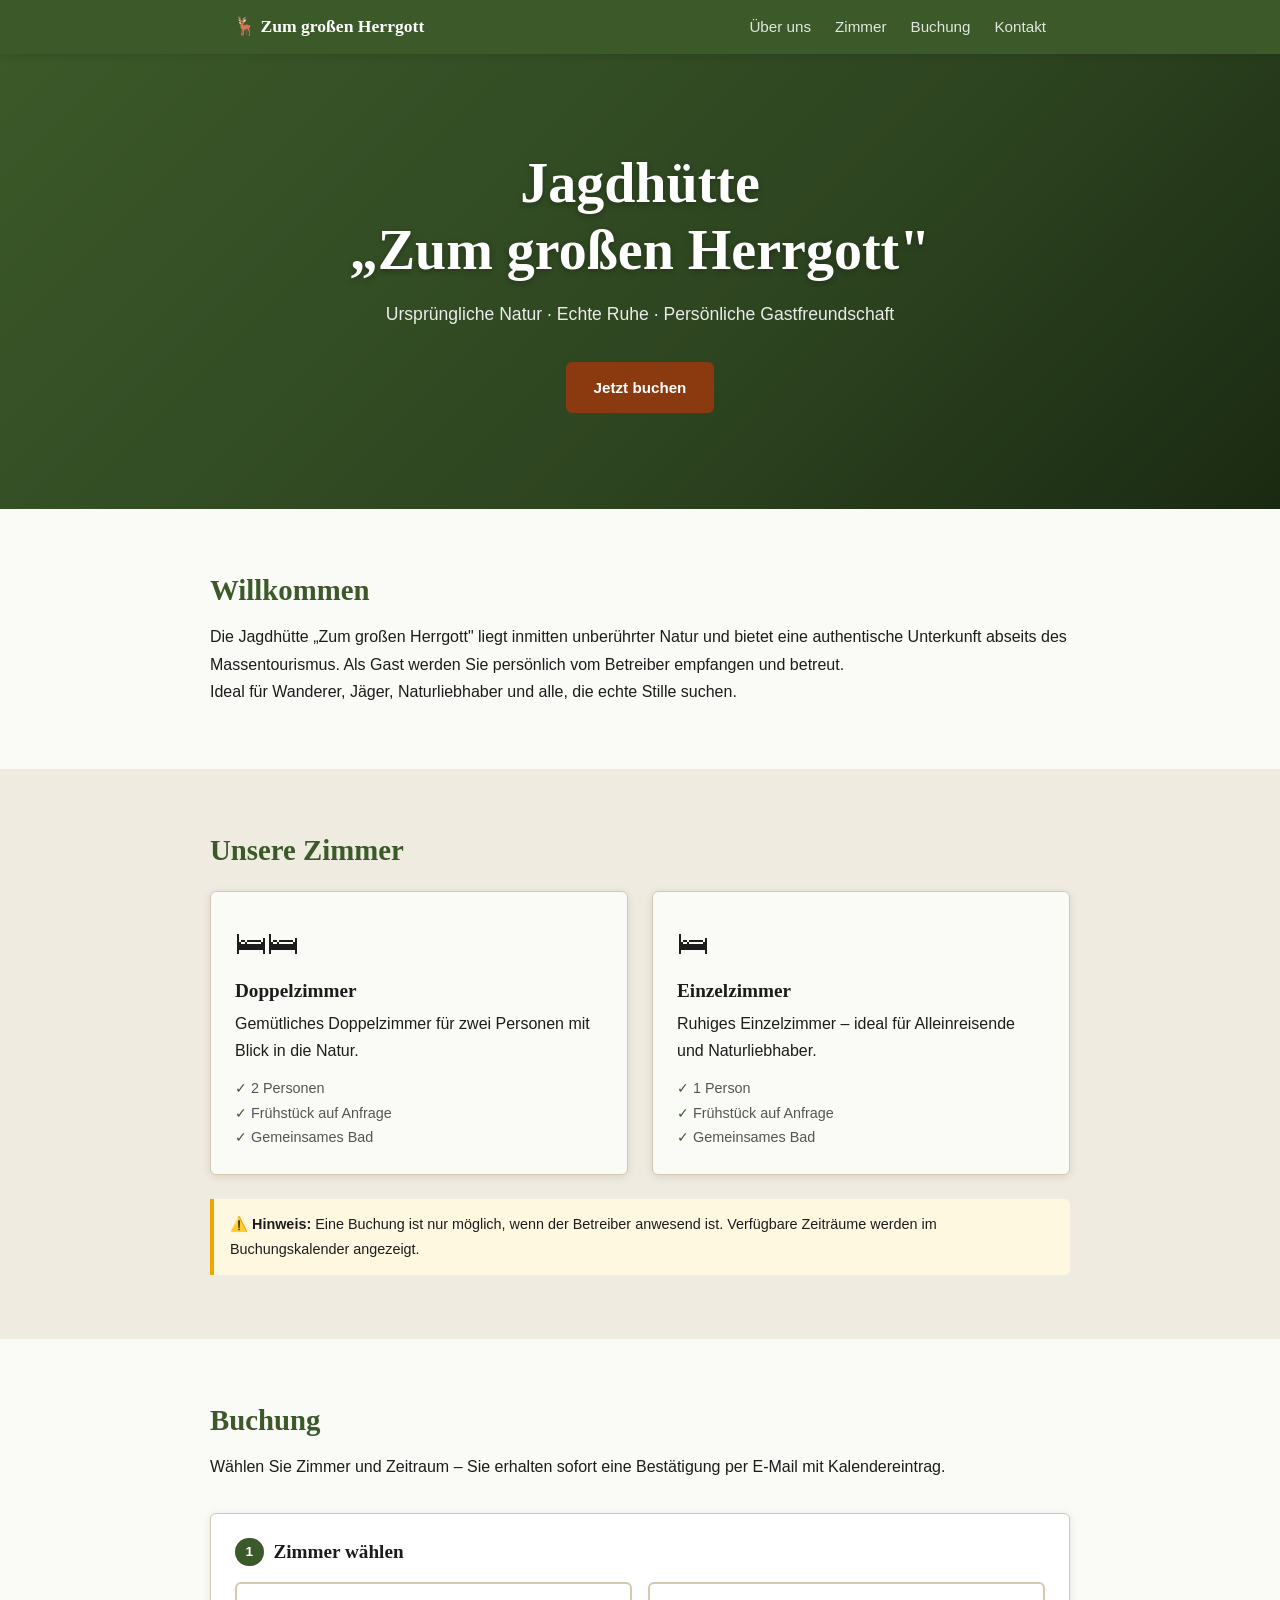
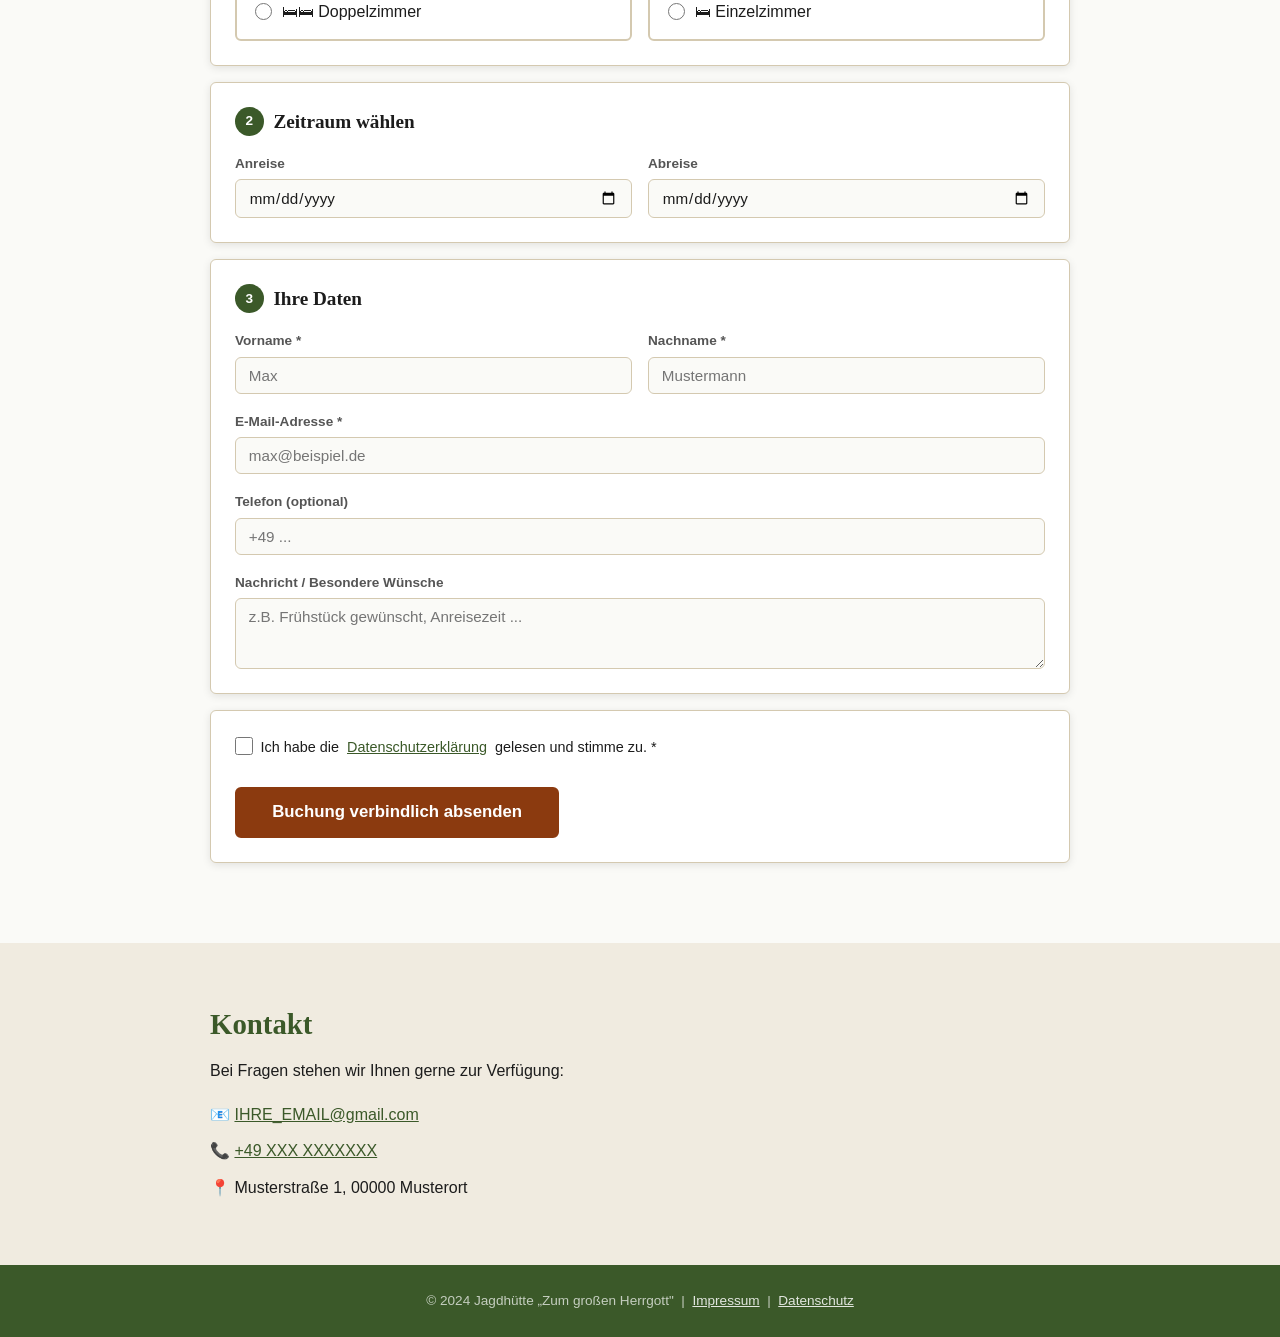
==== index.html @ 450f2324 "Add files via upload" ====
<!DOCTYPE html>
<html lang="de">
<head>
  <meta charset="UTF-8" />
  <meta name="viewport" content="width=device-width, initial-scale=1.0" />
  <title>Jagdhütte „Zum großen Herrgott"</title>
  <link rel="stylesheet" href="css/style.css" />
  <link rel="icon" type="image/svg+xml" href="data:image/svg+xml,<svg xmlns='http://www.w3.org/2000/svg' viewBox='0 0 100 100'><text y='.9em' font-size='90'>🦌</text></svg>" />
</head>
<body>

  <nav class="navbar">
    <div class="nav-inner">
      <a class="nav-logo" href="#top">🦌 Zum großen Herrgott</a>
      <ul class="nav-links">
        <li><a href="#ueber">Über uns</a></li>
        <li><a href="#zimmer">Zimmer</a></li>
        <li><a href="#buchung">Buchung</a></li>
        <li><a href="#kontakt">Kontakt</a></li>
      </ul>
    </div>
  </nav>

  <header class="hero" id="top">
    <div class="hero-content">
      <h1>Jagdhütte<br>„Zum großen Herrgott"</h1>
      <p>Ursprüngliche Natur · Echte Ruhe · Persönliche Gastfreundschaft</p>
      <a href="#buchung" class="btn btn-primary">Jetzt buchen</a>
    </div>
  </header>

  <section class="section" id="ueber">
    <div class="container">
      <h2>Willkommen</h2>
      <p>Die Jagdhütte „Zum großen Herrgott" liegt inmitten unberührter Natur und bietet
         eine authentische Unterkunft abseits des Massentourismus. Als Gast werden Sie
         persönlich vom Betreiber empfangen und betreut.</p>
      <p>Ideal für Wanderer, Jäger, Naturliebhaber und alle, die echte Stille suchen.</p>
    </div>
  </section>

  <section class="section section-alt" id="zimmer">
    <div class="container">
      <h2>Unsere Zimmer</h2>
      <div class="zimmer-grid">
        <div class="zimmer-card">
          <div class="zimmer-icon">🛏🛏</div>
          <h3>Doppelzimmer</h3>
          <p>Gemütliches Doppelzimmer für zwei Personen mit Blick in die Natur.</p>
          <ul class="zimmer-features">
            <li>2 Personen</li>
            <li>Frühstück auf Anfrage</li>
            <li>Gemeinsames Bad</li>
          </ul>
        </div>
        <div class="zimmer-card">
          <div class="zimmer-icon">🛏</div>
          <h3>Einzelzimmer</h3>
          <p>Ruhiges Einzelzimmer – ideal für Alleinreisende und Naturliebhaber.</p>
          <ul class="zimmer-features">
            <li>1 Person</li>
            <li>Frühstück auf Anfrage</li>
            <li>Gemeinsames Bad</li>
          </ul>
        </div>
      </div>
      <p class="hinweis">
        ⚠️ <strong>Hinweis:</strong> Eine Buchung ist nur möglich, wenn der Betreiber anwesend ist.
        Verfügbare Zeiträume werden im Buchungskalender angezeigt.
      </p>
    </div>
  </section>

  <section class="section" id="buchung">
    <div class="container">
      <h2>Buchung</h2>
      <p>Wählen Sie Zimmer und Zeitraum – Sie erhalten sofort eine Bestätigung per E-Mail
         mit Kalendereintrag.</p>

      <div class="booking-wrapper">

        <div class="step">
          <h3><span class="step-num">1</span> Zimmer wählen</h3>
          <div class="room-select-grid">
            <label class="room-option" id="opt-doppel">
              <input type="radio" name="zimmer" value="Doppelzimmer" />
              <span>🛏🛏 Doppelzimmer</span>
            </label>
            <label class="room-option" id="opt-einzel">
              <input type="radio" name="zimmer" value="Einzelzimmer" />
              <span>🛏 Einzelzimmer</span>
            </label>
          </div>
        </div>

        <div class="step">
          <h3><span class="step-num">2</span> Zeitraum wählen</h3>
          <div class="date-inputs">
            <div class="field-group">
              <label for="arrival">Anreise</label>
              <input type="date" id="arrival" />
            </div>
            <div class="field-group">
              <label for="departure">Abreise</label>
              <input type="date" id="departure" />
            </div>
          </div>
          <div id="availability-msg" class="availability-msg" style="display:none;"></div>
        </div>

        <div class="step">
          <h3><span class="step-num">3</span> Ihre Daten</h3>
          <div class="form-grid">
            <div class="field-group">
              <label for="vorname">Vorname *</label>
              <input type="text" id="vorname" placeholder="Max" />
            </div>
            <div class="field-group">
              <label for="nachname">Nachname *</label>
              <input type="text" id="nachname" placeholder="Mustermann" />
            </div>
            <div class="field-group full-width">
              <label for="email">E-Mail-Adresse *</label>
              <input type="email" id="email" placeholder="max@beispiel.de" />
            </div>
            <div class="field-group full-width">
              <label for="telefon">Telefon (optional)</label>
              <input type="tel" id="telefon" placeholder="+49 ..." />
            </div>
            <div class="field-group full-width">
              <label for="nachricht">Nachricht / Besondere Wünsche</label>
              <textarea id="nachricht" rows="3" placeholder="z.B. Frühstück gewünscht, Anreisezeit ..."></textarea>
            </div>
          </div>
        </div>

        <div class="step">
          <label class="checkbox-label">
            <input type="checkbox" id="datenschutz" />
            Ich habe die <a href="datenschutz.html" target="_blank">Datenschutzerklärung</a> gelesen und stimme zu. *
          </label>
          <button class="btn btn-primary btn-large" id="submit-btn" onclick="submitBooking()">
            Buchung verbindlich absenden
          </button>
          <div id="form-error" class="form-error" style="display:none;"></div>
        </div>

      </div>

      <div id="success-overlay" class="success-overlay" style="display:none;">
        <div class="success-box">
          <div class="success-icon">✅</div>
          <h3>Buchung bestätigt!</h3>
          <p id="success-text"></p>
          <p>Sie erhalten in Kürze eine Bestätigungs-E-Mail mit Kalendereintrag.</p>
          <button class="btn btn-outline" onclick="resetForm()">Neue Buchung</button>
        </div>
      </div>
    </div>
  </section>

  <section class="section section-alt" id="kontakt">
    <div class="container">
      <h2>Kontakt</h2>
      <p>Bei Fragen stehen wir Ihnen gerne zur Verfügung:</p>
      <div class="kontakt-info">
        <div>📧 <a href="mailto:IHRE_EMAIL@gmail.com">IHRE_EMAIL@gmail.com</a></div>
        <div>📞 <a href="tel:+49XXXXXXXXXX">+49 XXX XXXXXXX</a></div>
        <div>📍 Musterstraße 1, 00000 Musterort</div>
      </div>
    </div>
  </section>

  <footer class="footer">
    <div class="container">
      <p>© 2024 Jagdhütte „Zum großen Herrgott" &nbsp;|&nbsp;
        <a href="impressum.html">Impressum</a> &nbsp;|&nbsp;
        <a href="datenschutz.html">Datenschutz</a>
      </p>
    </div>
  </footer>

  <script src="js/booking.js"></script>
</body>
</html>
---- css/style.css ----
/* =============================================
   JAGDHÜTTE „ZUM GROSSEN HERRGOTT" – Stylesheet
   Wartbar: CSS Custom Properties für alle Farben/Abstände
   ============================================= */

:root {
  --color-bg:        #FAFAF7;
  --color-bg-alt:    #F0EBE0;
  --color-text:      #1C1C1C;
  --color-text-muted:#555;
  --color-primary:   #3B5929;   /* Dunkelgrün */
  --color-primary-h: #2D4420;
  --color-accent:    #8B3A0F;   /* Rost/Braun */
  --color-border:    #D4C9B0;
  --color-success:   #2E7D32;
  --color-error:     #C62828;

  --font-display: Georgia, 'Times New Roman', serif;
  --font-body:    -apple-system, BlinkMacSystemFont, 'Segoe UI', sans-serif;

  --radius:  6px;
  --shadow:  0 2px 8px rgba(0,0,0,0.10);

  --section-pad: 4rem 1.5rem;
  --container-max: 860px;
}

/* ===== RESET & BASE ===== */
*, *::before, *::after { box-sizing: border-box; margin: 0; padding: 0; }

html { scroll-behavior: smooth; }

body {
  font-family: var(--font-body);
  background: var(--color-bg);
  color: var(--color-text);
  line-height: 1.7;
  font-size: 1rem;
}

h1, h2, h3 { font-family: var(--font-display); line-height: 1.2; }
h2 { font-size: 1.8rem; margin-bottom: 1rem; color: var(--color-primary); }
h3 { font-size: 1.2rem; margin-bottom: .5rem; }

a { color: var(--color-primary); }
a:hover { color: var(--color-accent); }

/* ===== LAYOUT HELPERS ===== */
.container { max-width: var(--container-max); margin: 0 auto; }

.section { padding: var(--section-pad); }
.section-alt { background: var(--color-bg-alt); }

/* ===== NAVBAR ===== */
.navbar {
  position: sticky; top: 0; z-index: 100;
  background: var(--color-primary);
  box-shadow: var(--shadow);
}
.nav-inner {
  max-width: var(--container-max);
  margin: 0 auto;
  padding: .75rem 1.5rem;
  display: flex;
  align-items: center;
  justify-content: space-between;
  flex-wrap: wrap;
  gap: .5rem;
}
.nav-logo {
  color: #fff;
  text-decoration: none;
  font-family: var(--font-display);
  font-size: 1.1rem;
  font-weight: bold;
}
.nav-links {
  list-style: none;
  display: flex;
  gap: 1.5rem;
}
.nav-links a { color: rgba(255,255,255,.85); text-decoration: none; font-size: .95rem; }
.nav-links a:hover { color: #fff; }

/* ===== HERO ===== */
.hero {
  background: linear-gradient(135deg, var(--color-primary) 0%, #2D4420 60%, #1a2a12 100%);
  color: #fff;
  padding: 6rem 1.5rem;
  text-align: center;
}
.hero h1 {
  font-size: clamp(2rem, 6vw, 3.5rem);
  margin-bottom: 1rem;
  text-shadow: 0 2px 6px rgba(0,0,0,.3);
}
.hero p { font-size: 1.1rem; margin-bottom: 2rem; opacity: .9; }

/* ===== BUTTONS ===== */
.btn {
  display: inline-block;
  padding: .65rem 1.6rem;
  border-radius: var(--radius);
  font-size: .95rem;
  font-family: var(--font-body);
  font-weight: 600;
  cursor: pointer;
  text-decoration: none;
  border: 2px solid transparent;
  transition: background .15s, color .15s, border-color .15s;
}
.btn-primary {
  background: var(--color-accent);
  color: #fff;
  border-color: var(--color-accent);
}
.btn-primary:hover { background: #6e2d09; border-color: #6e2d09; color: #fff; }
.btn-outline {
  background: transparent;
  color: var(--color-primary);
  border-color: var(--color-primary);
}
.btn-outline:hover { background: var(--color-primary); color: #fff; }
.btn-large { padding: .85rem 2.2rem; font-size: 1.05rem; margin-top: 1.2rem; }

/* ===== ZIMMER ===== */
.zimmer-grid {
  display: grid;
  grid-template-columns: repeat(auto-fit, minmax(240px, 1fr));
  gap: 1.5rem;
  margin: 1.5rem 0;
}
.zimmer-card {
  background: var(--color-bg);
  border: 1px solid var(--color-border);
  border-radius: var(--radius);
  padding: 1.5rem;
  box-shadow: var(--shadow);
}
.zimmer-icon { font-size: 2rem; margin-bottom: .5rem; }
.zimmer-features {
  list-style: none;
  margin-top: .75rem;
  font-size: .9rem;
  color: var(--color-text-muted);
}
.zimmer-features li::before { content: "✓ "; color: var(--color-primary); }

.hinweis {
  background: #fff8e1;
  border-left: 4px solid #f0a500;
  padding: .85rem 1rem;
  border-radius: 0 var(--radius) var(--radius) 0;
  font-size: .9rem;
  margin-top: 1.5rem;
}

/* ===== BUCHUNGSFORMULAR ===== */
.booking-wrapper { margin-top: 2rem; }

.step {
  background: #fff;
  border: 1px solid var(--color-border);
  border-radius: var(--radius);
  padding: 1.5rem;
  margin-bottom: 1rem;
  box-shadow: var(--shadow);
}
.step h3 { display: flex; align-items: center; gap: .6rem; margin-bottom: 1rem; }

.step-num {
  display: inline-flex;
  align-items: center;
  justify-content: center;
  width: 1.8rem; height: 1.8rem;
  background: var(--color-primary);
  color: #fff;
  border-radius: 50%;
  font-size: .85rem;
  font-family: var(--font-body);
  font-weight: 700;
  flex-shrink: 0;
}

/* Zimmer-Radio-Auswahl */
.room-select-grid { display: flex; gap: 1rem; flex-wrap: wrap; }
.room-option {
  flex: 1 1 160px;
  display: flex;
  align-items: center;
  gap: .6rem;
  padding: .85rem 1.1rem;
  border: 2px solid var(--color-border);
  border-radius: var(--radius);
  cursor: pointer;
  transition: border-color .15s, background .15s;
  font-size: 1rem;
}
.room-option:hover { border-color: var(--color-primary); }
.room-option input[type="radio"] { accent-color: var(--color-primary); width: 1.1rem; height: 1.1rem; }
.room-option.selected { border-color: var(--color-primary); background: #eaf0e5; }

/* Datum-Inputs */
.date-inputs { display: flex; gap: 1rem; flex-wrap: wrap; }
.date-inputs .field-group { flex: 1 1 180px; }

/* Formularfelder */
.form-grid {
  display: grid;
  grid-template-columns: 1fr 1fr;
  gap: 1rem;
}
.full-width { grid-column: 1 / -1; }

.field-group { display: flex; flex-direction: column; gap: .3rem; }
.field-group label { font-size: .85rem; font-weight: 600; color: var(--color-text-muted); }

input[type="text"],
input[type="email"],
input[type="tel"],
input[type="date"],
textarea {
  padding: .55rem .8rem;
  border: 1px solid var(--color-border);
  border-radius: var(--radius);
  font-size: .95rem;
  font-family: var(--font-body);
  background: var(--color-bg);
  color: var(--color-text);
  transition: border-color .15s;
  width: 100%;
}
input:focus, textarea:focus {
  outline: none;
  border-color: var(--color-primary);
  box-shadow: 0 0 0 3px rgba(59,89,41,.12);
}
textarea { resize: vertical; }

/* Verfügbarkeitsmeldung */
.availability-msg {
  margin-top: .75rem;
  padding: .6rem .9rem;
  border-radius: var(--radius);
  font-size: .9rem;
  font-weight: 600;
}
.availability-msg.available   { background: #e8f5e9; color: var(--color-success); border: 1px solid #a5d6a7; }
.availability-msg.unavailable { background: #ffebee; color: var(--color-error);   border: 1px solid #ef9a9a; }
.availability-msg.loading     { background: #f5f5f5; color: #666; border: 1px solid #ddd; }

/* Datenschutz-Checkbox */
.checkbox-label {
  display: flex;
  align-items: flex-start;
  gap: .5rem;
  font-size: .9rem;
  cursor: pointer;
  margin-bottom: .5rem;
}
.checkbox-label input[type="checkbox"] {
  width: 1.1rem;
  height: 1.1rem;
  accent-color: var(--color-primary);
  margin-top: .15rem;
  flex-shrink: 0;
}

/* Fehleranzeige */
.form-error {
  margin-top: .75rem;
  padding: .65rem .9rem;
  background: #ffebee;
  color: var(--color-error);
  border: 1px solid #ef9a9a;
  border-radius: var(--radius);
  font-size: .9rem;
}

/* Erfolgs-Overlay */
.success-overlay {
  background: rgba(255,255,255,.97);
  border: 1px solid var(--color-border);
  border-radius: var(--radius);
  padding: 2.5rem 2rem;
  text-align: center;
  box-shadow: var(--shadow);
  margin-top: 1rem;
}
.success-icon { font-size: 3rem; margin-bottom: 1rem; }
.success-box h3 { font-size: 1.5rem; color: var(--color-success); margin-bottom: .75rem; }
.success-box p { color: var(--color-text-muted); margin-bottom: .5rem; }

/* ===== KONTAKT ===== */
.kontakt-info {
  display: flex;
  flex-direction: column;
  gap: .6rem;
  margin-top: 1rem;
  font-size: 1rem;
}
.kontakt-info a { color: var(--color-primary); }

/* ===== FOOTER ===== */
.footer {
  background: var(--color-primary);
  color: rgba(255,255,255,.7);
  text-align: center;
  padding: 1.5rem;
  font-size: .85rem;
}
.footer a { color: rgba(255,255,255,.85); }
.footer a:hover { color: #fff; }

/* ===== RESPONSIVE ===== */
@media (max-width: 600px) {
  .form-grid { grid-template-columns: 1fr; }
  .full-width { grid-column: 1; }
  .hero { padding: 4rem 1.2rem; }
  .nav-links { gap: 1rem; }
}

/* ===== LOADING-SPINNER für Buttons ===== */
.btn.loading {
  opacity: .7;
  cursor: not-allowed;
  pointer-events: none;
}
.btn.loading::after {
  content: " ⏳";
}
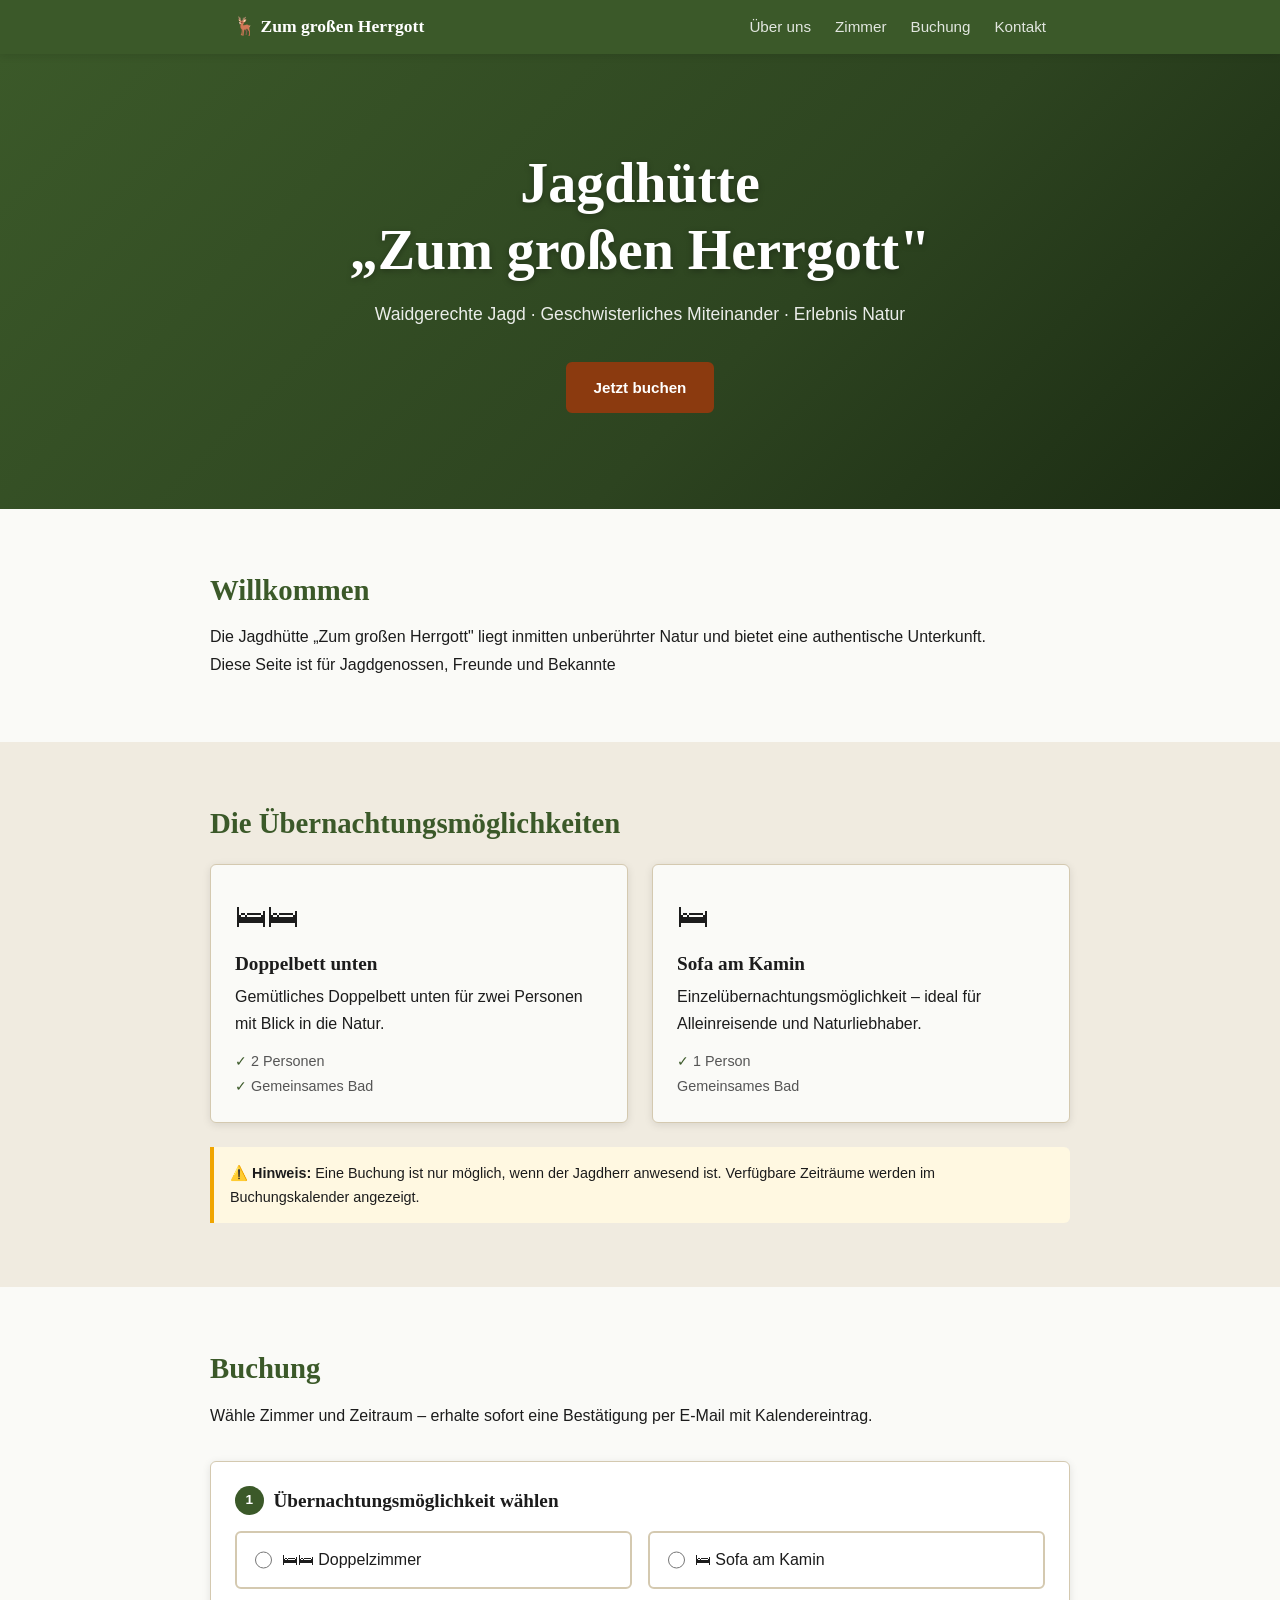
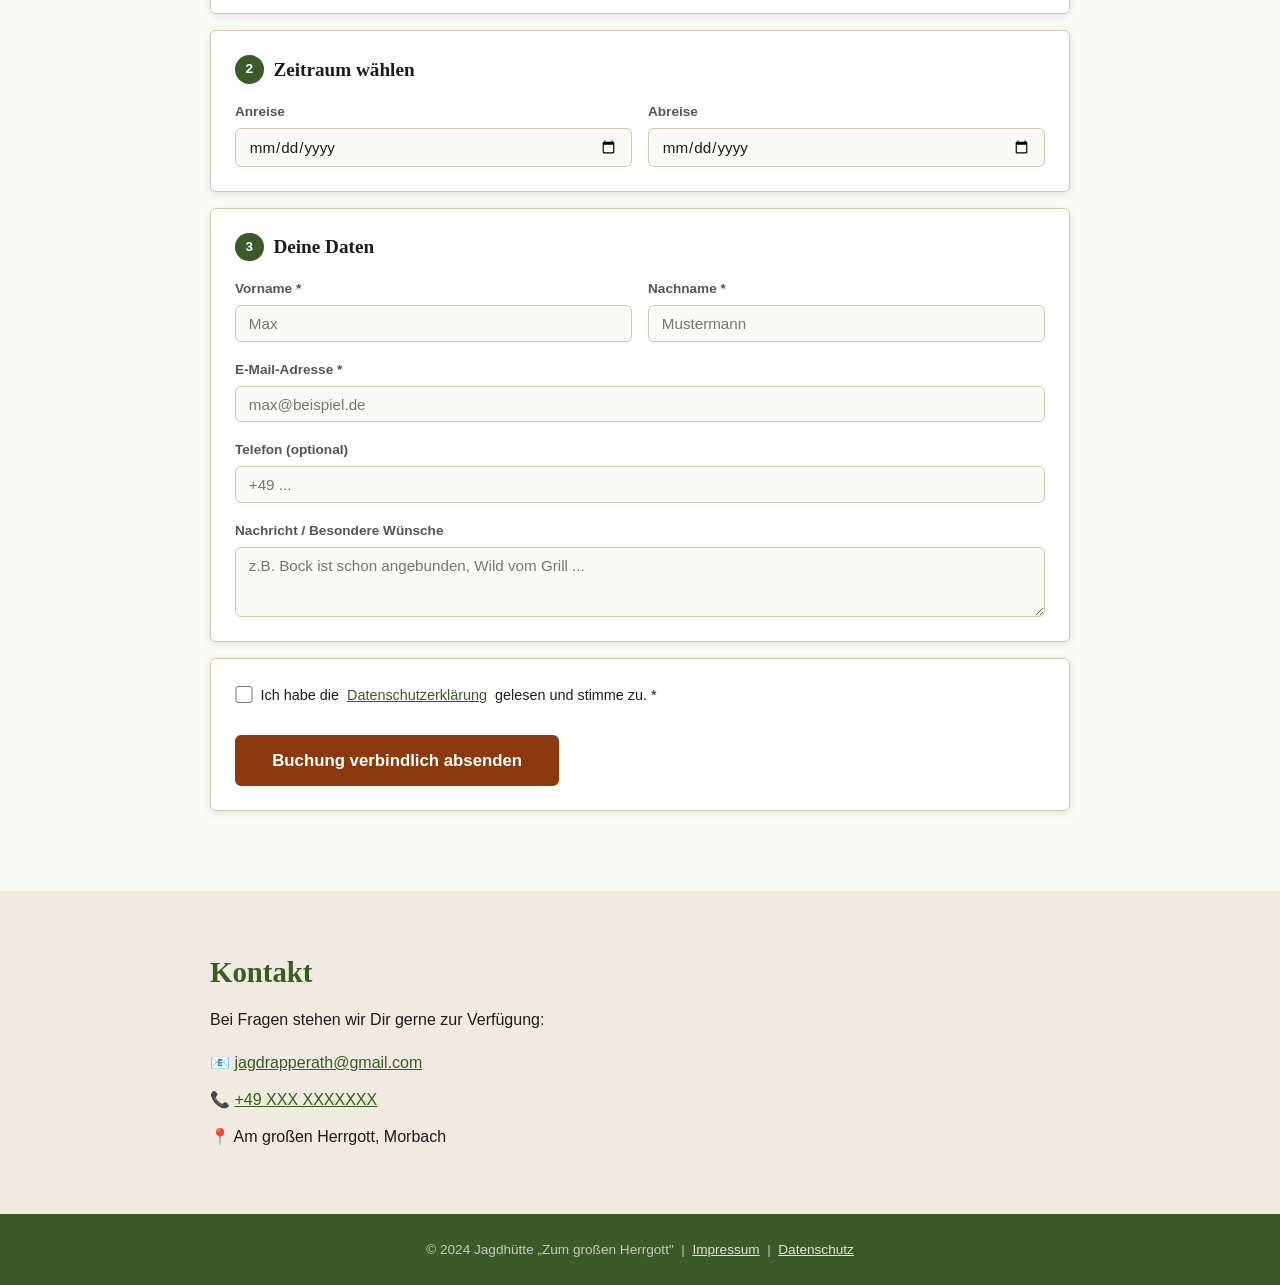
==== commit 188ba6ac: "Update text and headings in index.html" ====
--- a/index.html
+++ b/index.html
@@ -24,7 +24,7 @@
   <header class="hero" id="top">
     <div class="hero-content">
       <h1>Jagdhütte<br>„Zum großen Herrgott"</h1>
-      <p>Ursprüngliche Natur · Echte Ruhe · Persönliche Gastfreundschaft</p>
+      <p>Waidgerechte Jagd · Geschwisterliches Miteinander · Erlebnis Natur</p>
       <a href="#buchung" class="btn btn-primary">Jetzt buchen</a>
     </div>
   </header>
@@ -33,39 +33,36 @@
     <div class="container">
       <h2>Willkommen</h2>
       <p>Die Jagdhütte „Zum großen Herrgott" liegt inmitten unberührter Natur und bietet
-         eine authentische Unterkunft abseits des Massentourismus. Als Gast werden Sie
-         persönlich vom Betreiber empfangen und betreut.</p>
-      <p>Ideal für Wanderer, Jäger, Naturliebhaber und alle, die echte Stille suchen.</p>
+         eine authentische Unterkunft.</p>
+      <p>Diese Seite ist für Jagdgenossen, Freunde und Bekannte</p>
     </div>
   </section>
 
   <section class="section section-alt" id="zimmer">
     <div class="container">
-      <h2>Unsere Zimmer</h2>
+      <h2>Die Übernachtungsmöglichkeiten</h2>
       <div class="zimmer-grid">
         <div class="zimmer-card">
           <div class="zimmer-icon">🛏🛏</div>
-          <h3>Doppelzimmer</h3>
-          <p>Gemütliches Doppelzimmer für zwei Personen mit Blick in die Natur.</p>
+          <h3>Doppelbett unten</h3>
+          <p>Gemütliches Doppelbett unten für zwei Personen mit Blick in die Natur.</p>
           <ul class="zimmer-features">
             <li>2 Personen</li>
-            <li>Frühstück auf Anfrage</li>
             <li>Gemeinsames Bad</li>
           </ul>
         </div>
         <div class="zimmer-card">
           <div class="zimmer-icon">🛏</div>
-          <h3>Einzelzimmer</h3>
-          <p>Ruhiges Einzelzimmer – ideal für Alleinreisende und Naturliebhaber.</p>
+          <h3>Sofa am Kamin</h3>
+          <p>Einzelübernachtungsmöglichkeit – ideal für Alleinreisende und Naturliebhaber.</p>
           <ul class="zimmer-features">
-            <li>1 Person</li>
-            <li>Frühstück auf Anfrage</li>
+            <li>1 Person</li
             <li>Gemeinsames Bad</li>
           </ul>
         </div>
       </div>
       <p class="hinweis">
-        ⚠️ <strong>Hinweis:</strong> Eine Buchung ist nur möglich, wenn der Betreiber anwesend ist.
+        ⚠️ <strong>Hinweis:</strong> Eine Buchung ist nur möglich, wenn der Jagdherr anwesend ist.
         Verfügbare Zeiträume werden im Buchungskalender angezeigt.
       </p>
     </div>
@@ -74,13 +71,13 @@
   <section class="section" id="buchung">
     <div class="container">
       <h2>Buchung</h2>
-      <p>Wählen Sie Zimmer und Zeitraum – Sie erhalten sofort eine Bestätigung per E-Mail
+      <p>Wähle Zimmer und Zeitraum – erhalte sofort eine Bestätigung per E-Mail
          mit Kalendereintrag.</p>
 
       <div class="booking-wrapper">
 
         <div class="step">
-          <h3><span class="step-num">1</span> Zimmer wählen</h3>
+          <h3><span class="step-num">1</span> Übernachtungsmöglichkeit wählen</h3>
           <div class="room-select-grid">
             <label class="room-option" id="opt-doppel">
               <input type="radio" name="zimmer" value="Doppelzimmer" />
@@ -88,7 +85,7 @@
             </label>
             <label class="room-option" id="opt-einzel">
               <input type="radio" name="zimmer" value="Einzelzimmer" />
-              <span>🛏 Einzelzimmer</span>
+              <span>🛏 Sofa am Kamin</span>
             </label>
           </div>
         </div>
@@ -109,7 +106,7 @@
         </div>
 
         <div class="step">
-          <h3><span class="step-num">3</span> Ihre Daten</h3>
+          <h3><span class="step-num">3</span> Deine Daten</h3>
           <div class="form-grid">
             <div class="field-group">
               <label for="vorname">Vorname *</label>
@@ -129,7 +126,7 @@
             </div>
             <div class="field-group full-width">
               <label for="nachricht">Nachricht / Besondere Wünsche</label>
-              <textarea id="nachricht" rows="3" placeholder="z.B. Frühstück gewünscht, Anreisezeit ..."></textarea>
+              <textarea id="nachricht" rows="3" placeholder="z.B. Bock ist schon angebunden, Wild vom Grill ..."></textarea>
             </div>
           </div>
         </div>
@@ -152,7 +149,7 @@
           <div class="success-icon">✅</div>
           <h3>Buchung bestätigt!</h3>
           <p id="success-text"></p>
-          <p>Sie erhalten in Kürze eine Bestätigungs-E-Mail mit Kalendereintrag.</p>
+          <p>Erhalte in Kürze eine Bestätigungs-E-Mail mit Kalendereintrag.</p>
           <button class="btn btn-outline" onclick="resetForm()">Neue Buchung</button>
         </div>
       </div>
@@ -162,11 +159,11 @@
   <section class="section section-alt" id="kontakt">
     <div class="container">
       <h2>Kontakt</h2>
-      <p>Bei Fragen stehen wir Ihnen gerne zur Verfügung:</p>
+      <p>Bei Fragen stehen wir Dir gerne zur Verfügung:</p>
       <div class="kontakt-info">
-        <div>📧 <a href="mailto:IHRE_EMAIL@gmail.com">IHRE_EMAIL@gmail.com</a></div>
+        <div>📧 <a href="mailto:IHRE_EMAIL@gmail.com">jagdrapperath@gmail.com</a></div>
         <div>📞 <a href="tel:+49XXXXXXXXXX">+49 XXX XXXXXXX</a></div>
-        <div>📍 Musterstraße 1, 00000 Musterort</div>
+        <div>📍 Am großen Herrgott, Morbach</div>
       </div>
     </div>
   </section>
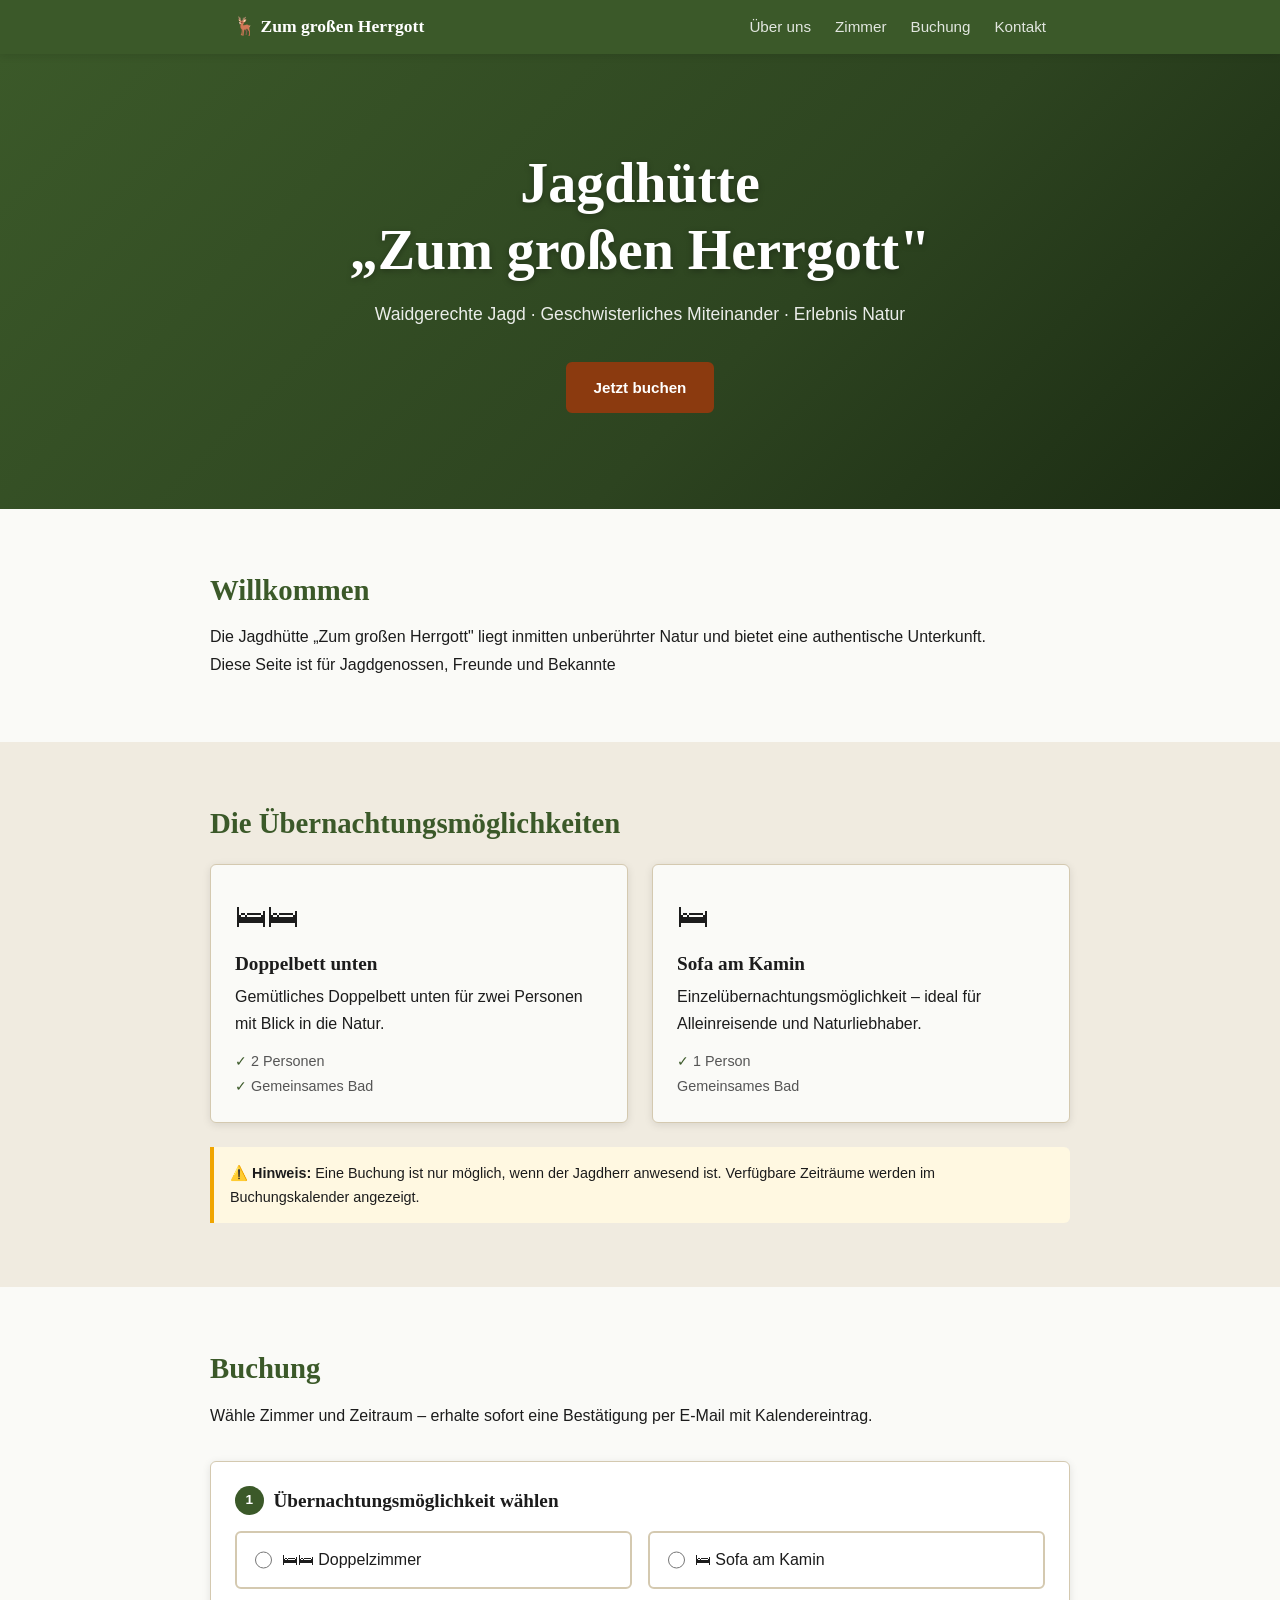
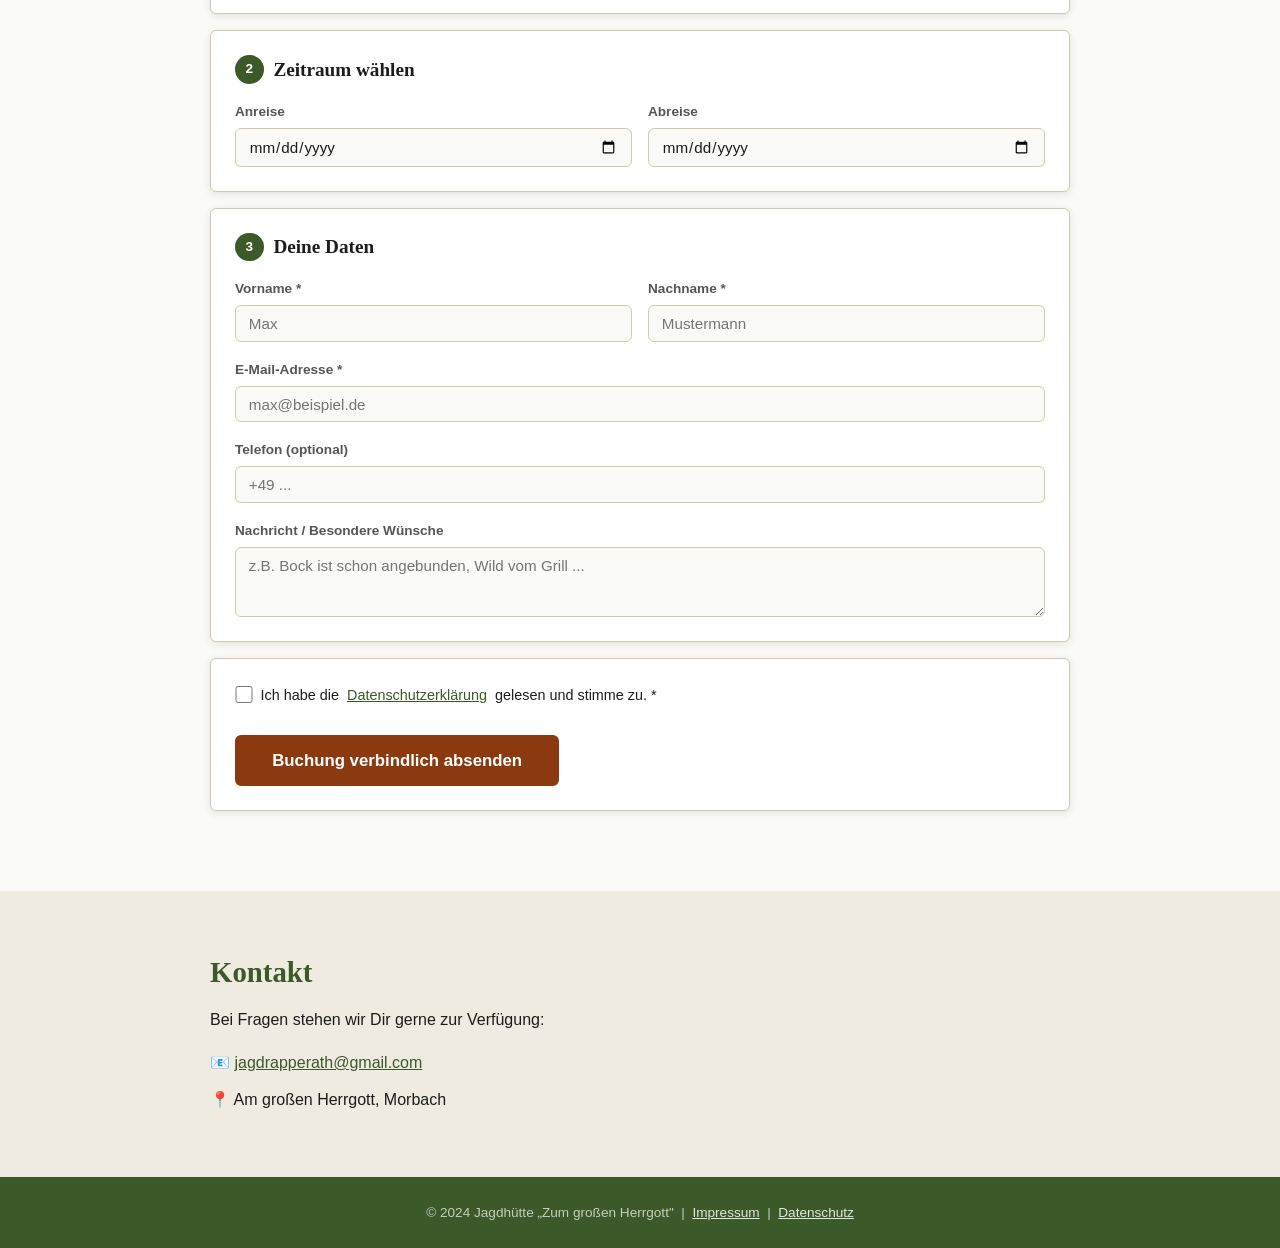
==== commit ead20eb9: "Remove phone number from contact information" ====
--- a/index.html
+++ b/index.html
@@ -162,7 +162,7 @@
       <p>Bei Fragen stehen wir Dir gerne zur Verfügung:</p>
       <div class="kontakt-info">
         <div>📧 <a href="mailto:IHRE_EMAIL@gmail.com">jagdrapperath@gmail.com</a></div>
-        <div>📞 <a href="tel:+49XXXXXXXXXX">+49 XXX XXXXXXX</a></div>
+        
         <div>📍 Am großen Herrgott, Morbach</div>
       </div>
     </div>
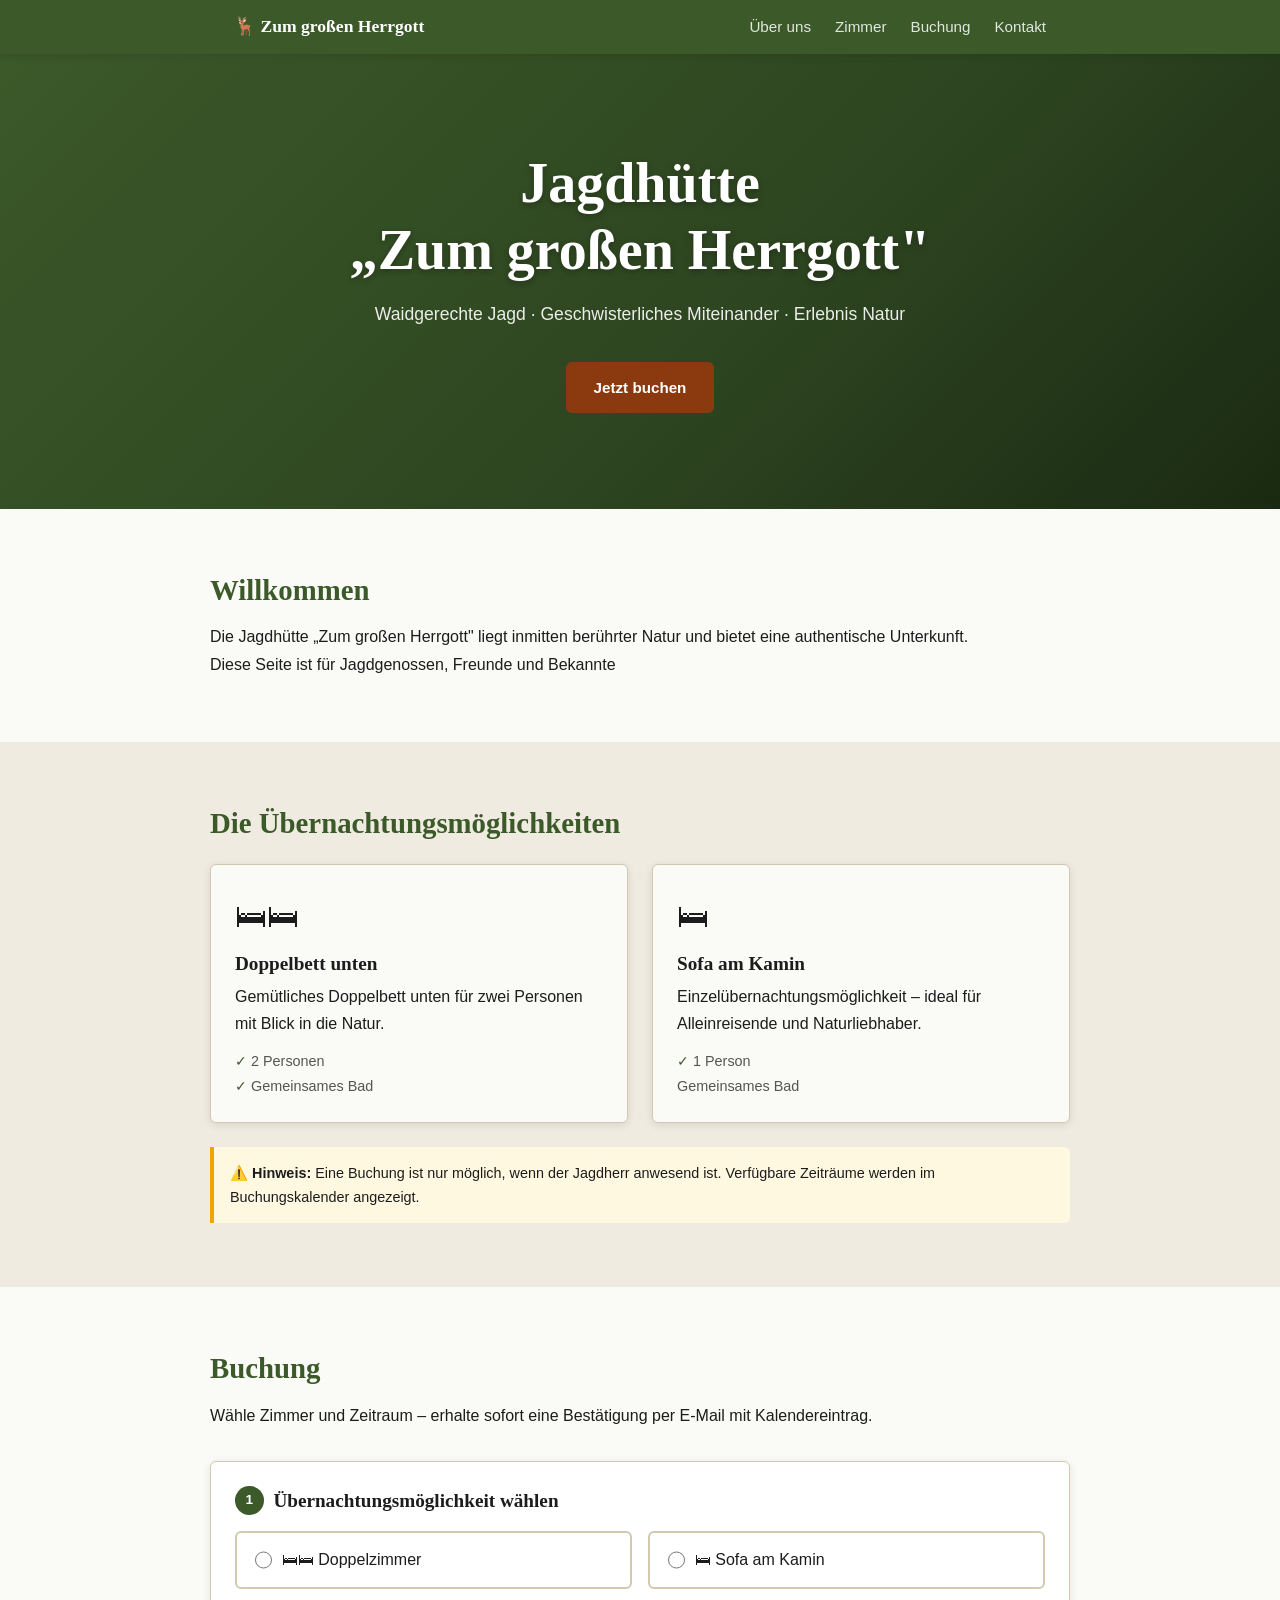
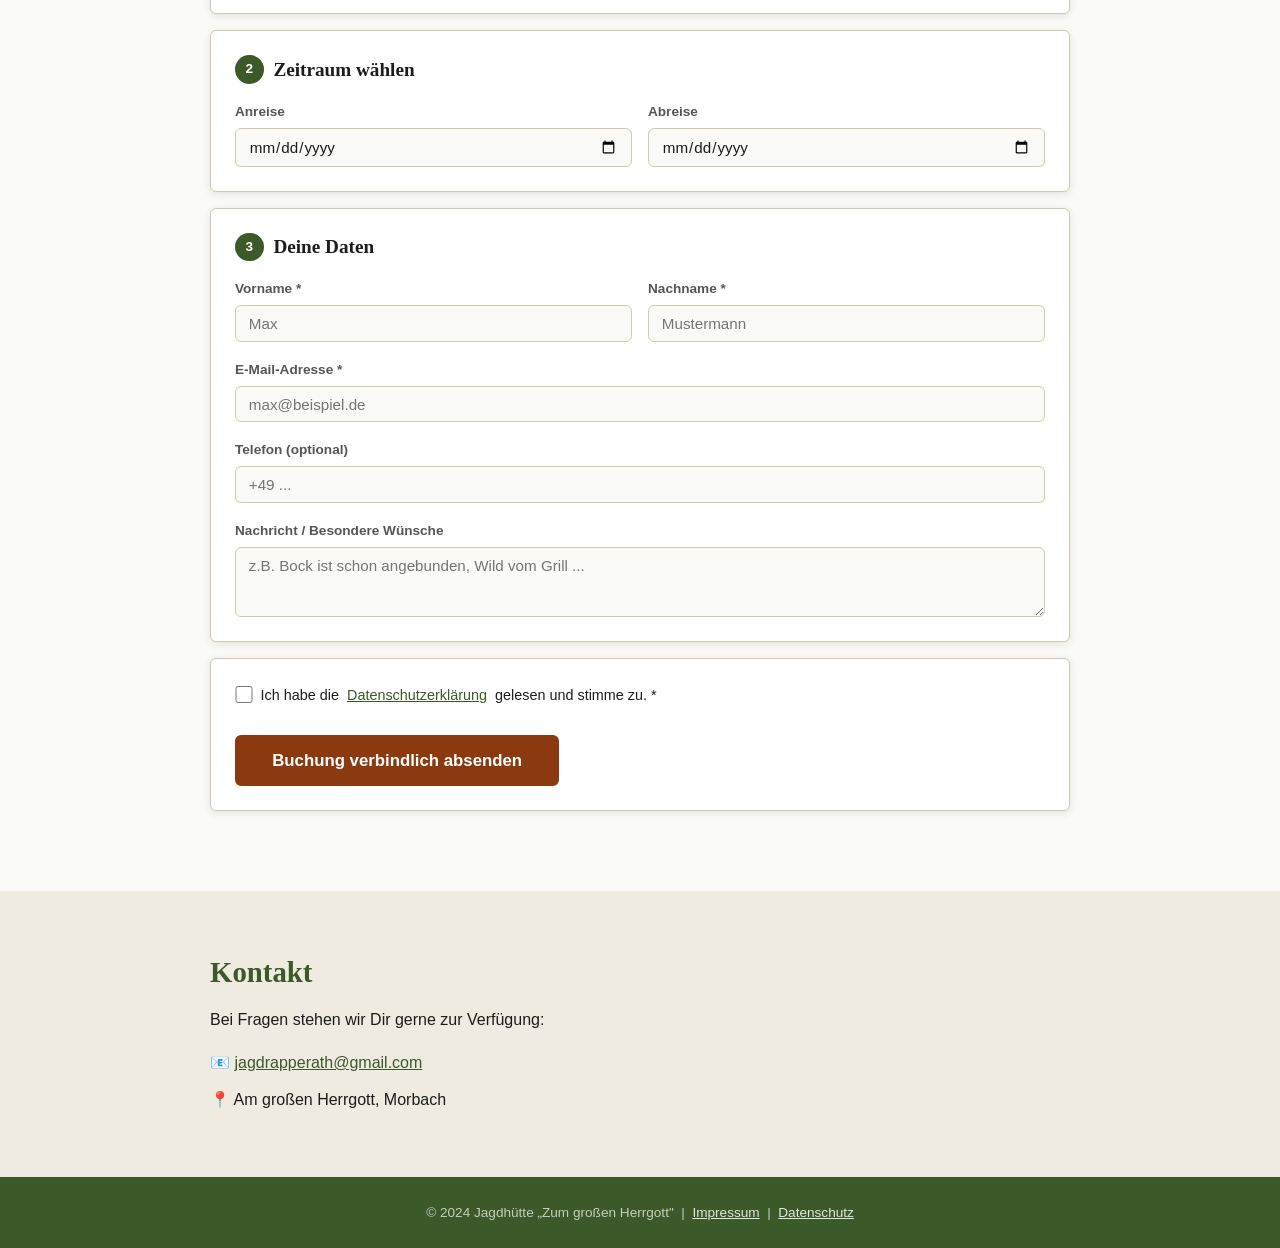
==== commit 757c5c04: "Update index.html" ====
--- a/index.html
+++ b/index.html
@@ -32,7 +32,7 @@
   <section class="section" id="ueber">
     <div class="container">
       <h2>Willkommen</h2>
-      <p>Die Jagdhütte „Zum großen Herrgott" liegt inmitten unberührter Natur und bietet
+      <p>Die Jagdhütte „Zum großen Herrgott" liegt inmitten berührter Natur und bietet
          eine authentische Unterkunft.</p>
       <p>Diese Seite ist für Jagdgenossen, Freunde und Bekannte</p>
     </div>
